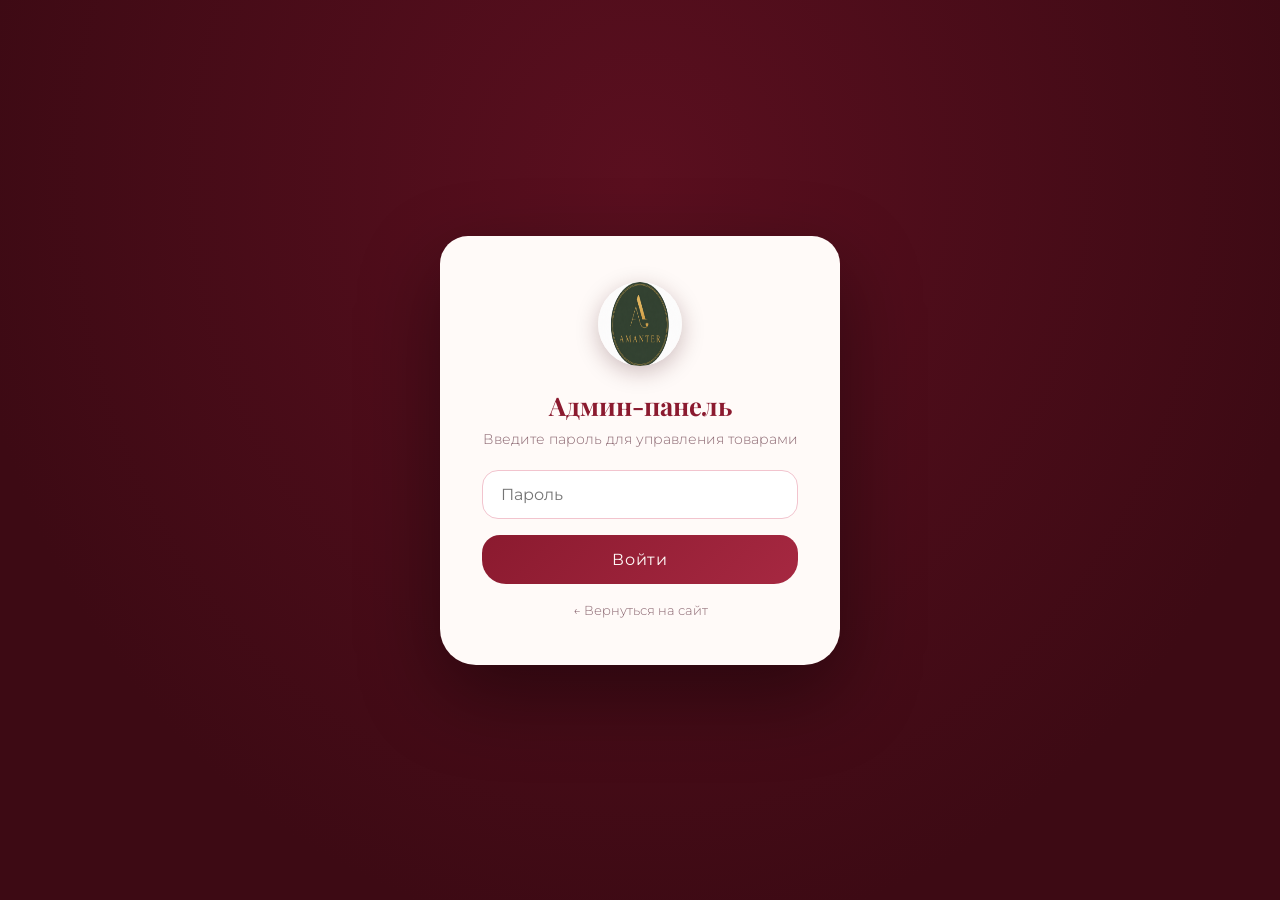
==== admin/index.html @ 4b8fec45 "fg" ====
<!DOCTYPE html>
<html lang="ru">
<head>
  <meta charset="UTF-8">
  <meta name="viewport" content="width=device-width, initial-scale=1.0">
  <title>AMANTER — Админ-панель</title>
  <meta name="robots" content="noindex, nofollow">
  <link rel="preconnect" href="https://fonts.googleapis.com">
  <link rel="preconnect" href="https://fonts.gstatic.com" crossorigin>
  <link href="https://fonts.googleapis.com/css2?family=Playfair+Display:ital,wght@0,500;0,600;1,400&family=Montserrat:wght@300;400;500&display=swap" rel="stylesheet">
  <link rel="icon" type="image/png" href="../assets/logo.png">
  <link rel="stylesheet" href="admin.css">
</head>
<body>

  <!-- ── Вход ── -->
  <div class="login" id="loginScreen">
    <form class="login__card" id="loginForm">
      <img src="../assets/logo.png" alt="AMANTER" class="login__logo">
      <h1>Админ-панель</h1>
      <p>Введите пароль для управления товарами</p>
      <input type="password" id="passwordInput" placeholder="Пароль" autocomplete="current-password" required>
      <p class="login__error" id="loginError" hidden>Неверный пароль. Попробуйте ещё раз.</p>
      <button type="submit">Войти</button>
      <a class="login__back" href="../index.html">← Вернуться на сайт</a>
    </form>
  </div>

  <!-- ── Панель ── -->
  <div class="panel" id="panel" hidden>
    <header class="panel__head">
      <div class="panel__brand">
        <img src="../assets/logo.png" alt="AMANTER">
        <div>
          <h1>AMANTER — товары</h1>
          <p>Изменения сохраняются в этом браузере и сразу видны на сайте</p>
        </div>
      </div>
      <div class="panel__actions">
        <a class="pbtn pbtn--ghost" href="../index.html" target="_blank">Открыть сайт</a>
        <button class="pbtn pbtn--ghost" id="resetBtn" type="button">Сбросить к исходным</button>
        <button class="pbtn pbtn--ghost" id="logoutBtn" type="button">Выйти</button>
      </div>
    </header>

    <nav class="panel__tabs">
      <button class="tab is-active" data-section="flowers" type="button">🌹 Цветы</button>
      <button class="tab" data-section="sweets" type="button">🧁 Сладости</button>
      <button class="tab" data-section="sets" type="button">🎁 Наборы</button>
      <button class="tab" data-section="gallery" type="button">📷 Галерея</button>
    </nav>

    <main class="panel__body">
      <div class="panel__toolbar">
        <button class="pbtn pbtn--primary" id="addBtn" type="button">+ Добавить товар</button>
        <span class="panel__saved" id="savedNote" hidden>✓ Сохранено</span>
      </div>
      <div class="plist" id="productList"></div>
      <input type="file" id="galleryFile" accept="image/*" hidden>
    </main>
  </div>

  <!-- ── Форма товара (модал) ── -->
  <div class="modal" id="modal" hidden>
    <form class="modal__card" id="productForm">
      <h2 id="modalTitle">Товар</h2>
      <label>Категория / метка
        <input type="text" id="fTag" placeholder="Например: Розы" required>
      </label>
      <label>Название
        <input type="text" id="fName" placeholder="«Парижский вечер»" required>
      </label>
      <label>Описание
        <textarea id="fDesc" rows="2" placeholder="51 бордовая роза в шёлковой упаковке" required></textarea>
      </label>
      <label>Цена, ₽
        <input type="number" id="fPrice" min="0" step="50" placeholder="7900" required>
      </label>
      <label>Фото
        <input type="file" id="fImgFile" accept="image/*">
      </label>
      <div class="modal__preview">
        <img id="fImgPreview" src="" alt="Предпросмотр" hidden>
      </div>
      <div class="modal__row">
        <button type="submit" class="pbtn pbtn--primary">Сохранить</button>
        <button type="button" class="pbtn pbtn--ghost" id="cancelBtn">Отмена</button>
      </div>
    </form>
  </div>

  <script src="../js/products.js"></script>
  <script src="admin.js"></script>
</body>
</html>
---- admin/admin.css ----
/* AMANTER — стили админ-панели */

:root {
  --bordeaux: #8B1A2F;
  --bordeaux-dark: #3D0A14;
  --pink: #F2C4CE;
  --pink-soft: #FADDE3;
  --cream: #F5E6C8;
  --white: #FFFAF8;
  --gold: #C9A84C;
  --gold-light: #E3CE96;
  --text: #4A2530;
  --text-light: #8A6670;
}

* { margin: 0; padding: 0; box-sizing: border-box; }

/* атрибут hidden должен побеждать display:flex у классов */
[hidden] { display: none !important; }

body {
  font-family: 'Montserrat', sans-serif;
  font-weight: 300;
  background: #FBF3F0;
  color: var(--text);
  min-height: 100vh;
}

h1, h2 { font-family: 'Playfair Display', serif; color: var(--bordeaux); }

/* ── Вход ── */

.login {
  min-height: 100vh;
  display: flex;
  align-items: center;
  justify-content: center;
  background: radial-gradient(ellipse at 50% 20%, #5A0F1F, var(--bordeaux-dark) 75%);
  padding: 20px;
}

.login__card {
  background: var(--white);
  border-radius: 28px 28px 36px 36px;
  padding: 46px 42px;
  width: min(100%, 400px);
  text-align: center;
  box-shadow: 0 30px 80px rgba(0, 0, 0, .4);
}

.login__logo {
  width: 84px;
  height: 84px;
  border-radius: 50%;
  margin-bottom: 18px;
  box-shadow: 0 6px 22px rgba(61, 10, 20, .25);
}

.login__card h1 { font-size: 1.6rem; margin-bottom: 8px; }
.login__card p { font-size: .88rem; color: var(--text-light); margin-bottom: 22px; }

.login__card input {
  width: 100%;
  padding: 14px 18px;
  border: 1.5px solid var(--pink);
  border-radius: 16px;
  font-family: inherit;
  font-size: 1rem;
  margin-bottom: 16px;
  outline: none;
  transition: border-color .25s ease;
}

.login__card input:focus { border-color: var(--gold); }

.login__error { color: #C0392B !important; font-size: .82rem !important; margin: -6px 0 12px !important; }

.login__card button {
  width: 100%;
  padding: 15px;
  border: none;
  border-radius: 18px 18px 24px 24px;
  background: linear-gradient(135deg, var(--bordeaux), #A62841);
  color: var(--white);
  font-family: inherit;
  font-size: 1rem;
  letter-spacing: .06em;
  cursor: pointer;
  transition: transform .2s ease, box-shadow .2s ease;
}

.login__card button:hover { transform: translateY(-2px); box-shadow: 0 12px 28px rgba(139, 26, 47, .35); }
.login__card button:active { transform: translateY(1px) scale(.97); }

.login__back {
  display: inline-block;
  margin-top: 18px;
  color: var(--text-light);
  font-size: .84rem;
  text-decoration: none;
}
.login__back:hover { color: var(--bordeaux); }

/* ── Панель ── */

.panel__head {
  background: var(--white);
  padding: 20px 30px;
  display: flex;
  align-items: center;
  justify-content: space-between;
  gap: 20px;
  flex-wrap: wrap;
  box-shadow: 0 4px 20px rgba(139, 26, 47, .08);
}

.panel__brand { display: flex; align-items: center; gap: 16px; }

.panel__brand img {
  width: 56px;
  height: 56px;
  border-radius: 50%;
  box-shadow: 0 4px 14px rgba(61, 10, 20, .2);
}

.panel__brand h1 { font-size: 1.35rem; }
.panel__brand p { font-size: .78rem; color: var(--text-light); }

.panel__actions { display: flex; gap: 10px; flex-wrap: wrap; }

.pbtn {
  display: inline-block;
  padding: 11px 22px;
  border-radius: 16px 16px 22px 22px;
  font-family: inherit;
  font-size: .86rem;
  letter-spacing: .04em;
  cursor: pointer;
  text-decoration: none;
  border: none;
  transition: transform .2s ease, box-shadow .2s ease, background .2s ease;
}

.pbtn:active { transform: scale(.96); }

.pbtn--primary {
  background: linear-gradient(135deg, var(--bordeaux), #A62841);
  color: var(--white);
  box-shadow: 0 8px 20px rgba(139, 26, 47, .3);
}
.pbtn--primary:hover { transform: translateY(-2px); }

.pbtn--ghost {
  background: var(--white);
  color: var(--bordeaux);
  border: 1.5px solid var(--pink);
}
.pbtn--ghost:hover { border-color: var(--gold); }

.pbtn--danger {
  background: #FDECEA;
  color: #C0392B;
  border: 1.5px solid #F3C1BB;
}
.pbtn--danger:hover { background: #C0392B; color: #fff; }

.panel__tabs {
  display: flex;
  gap: 10px;
  padding: 22px 30px 0;
  max-width: 1100px;
  margin: 0 auto;
}

.tab {
  padding: 12px 26px;
  border: none;
  border-radius: 18px 18px 0 0;
  background: rgba(242, 196, 206, .4);
  color: var(--text);
  font-family: inherit;
  font-size: .92rem;
  cursor: pointer;
  transition: background .25s ease;
}

.tab:hover { background: var(--pink); }
.tab.is-active { background: var(--white); color: var(--bordeaux); font-weight: 500; box-shadow: 0 -4px 14px rgba(139, 26, 47, .07); }

.panel__body {
  max-width: 1100px;
  margin: 0 auto;
  background: var(--white);
  border-radius: 0 22px 22px 22px;
  padding: 26px 30px 40px;
  box-shadow: 0 10px 40px rgba(139, 26, 47, .07);
  margin-bottom: 50px;
}

.panel__toolbar {
  display: flex;
  align-items: center;
  gap: 18px;
  margin-bottom: 24px;
}

.panel__saved { color: #2E7D32; font-size: .88rem; }

/* ── Список товаров ── */

.plist { display: flex; flex-direction: column; gap: 16px; }

.pitem {
  display: grid;
  grid-template-columns: 96px 1fr auto;
  gap: 20px;
  align-items: center;
  background: #FFFDF9;
  border: 1px solid rgba(201, 168, 76, .25);
  border-radius: 20px;
  padding: 14px 18px;
  transition: box-shadow .25s ease;
}

.pitem:hover { box-shadow: 0 10px 30px rgba(139, 26, 47, .1); }

.pitem__img {
  width: 96px;
  height: 76px;
  object-fit: cover;
  border-radius: 14px;
  background: var(--pink-soft);
}

.pitem__info h3 { font-family: 'Playfair Display', serif; font-size: 1.05rem; color: var(--bordeaux); }
.pitem__info .tagline { font-size: .74rem; color: var(--gold); letter-spacing: .08em; text-transform: uppercase; }
.pitem__info p { font-size: .82rem; color: var(--text-light); }
.pitem__info .price { font-weight: 500; color: var(--text); font-size: .95rem; margin-top: 3px; }

.pitem__btns { display: flex; flex-direction: column; gap: 8px; }

/* ── Галерея ── */

.ggrid {
  display: grid;
  grid-template-columns: repeat(auto-fill, minmax(170px, 1fr));
  gap: 16px;
}

.gcell {
  position: relative;
  aspect-ratio: 1;
  border-radius: 18px;
  overflow: hidden;
  box-shadow: 0 6px 20px rgba(139, 26, 47, .12);
}

.gcell img {
  width: 100%;
  height: 100%;
  object-fit: cover;
}

.gcell__del {
  position: absolute;
  top: 8px;
  right: 8px;
  width: 34px;
  height: 34px;
  border: none;
  border-radius: 50%;
  background: rgba(61, 10, 20, .65);
  color: #fff;
  font-size: .95rem;
  cursor: pointer;
  backdrop-filter: blur(4px);
  transition: background .25s ease, transform .2s ease;
}

.gcell__del:hover { background: #C0392B; transform: scale(1.08); }

/* ── Модал ── */

.modal {
  position: fixed;
  inset: 0;
  background: rgba(61, 10, 20, .55);
  backdrop-filter: blur(6px);
  display: flex;
  align-items: center;
  justify-content: center;
  padding: 20px;
  z-index: 50;
}

.modal__card {
  background: var(--white);
  border-radius: 24px;
  padding: 34px 32px;
  width: min(100%, 480px);
  max-height: 92vh;
  overflow-y: auto;
  box-shadow: 0 30px 90px rgba(0, 0, 0, .35);
}

.modal__card h2 { margin-bottom: 20px; font-size: 1.4rem; }

.modal__card label {
  display: block;
  font-size: .82rem;
  color: var(--text-light);
  margin-bottom: 14px;
}

.modal__card input,
.modal__card textarea {
  width: 100%;
  margin-top: 6px;
  padding: 12px 14px;
  border: 1.5px solid var(--pink);
  border-radius: 14px;
  font-family: inherit;
  font-size: .95rem;
  outline: none;
  transition: border-color .25s ease;
  resize: vertical;
}

.modal__card input:focus,
.modal__card textarea:focus { border-color: var(--gold); }

.modal__preview { margin-bottom: 16px; }

.modal__preview img {
  max-width: 100%;
  max-height: 180px;
  border-radius: 14px;
  box-shadow: 0 8px 24px rgba(139, 26, 47, .15);
}

.modal__row { display: flex; gap: 12px; }
.modal__row .pbtn { flex: 1; padding: 14px; }

@media (max-width: 640px) {
  .panel__head { padding: 16px 18px; }
  .panel__tabs { padding: 16px 14px 0; }
  .panel__body { padding: 20px 16px 30px; margin: 0 8px 30px; }
  .pitem { grid-template-columns: 72px 1fr; }
  .pitem__img { width: 72px; height: 58px; }
  .pitem__btns { grid-column: 1 / -1; flex-direction: row; }
}
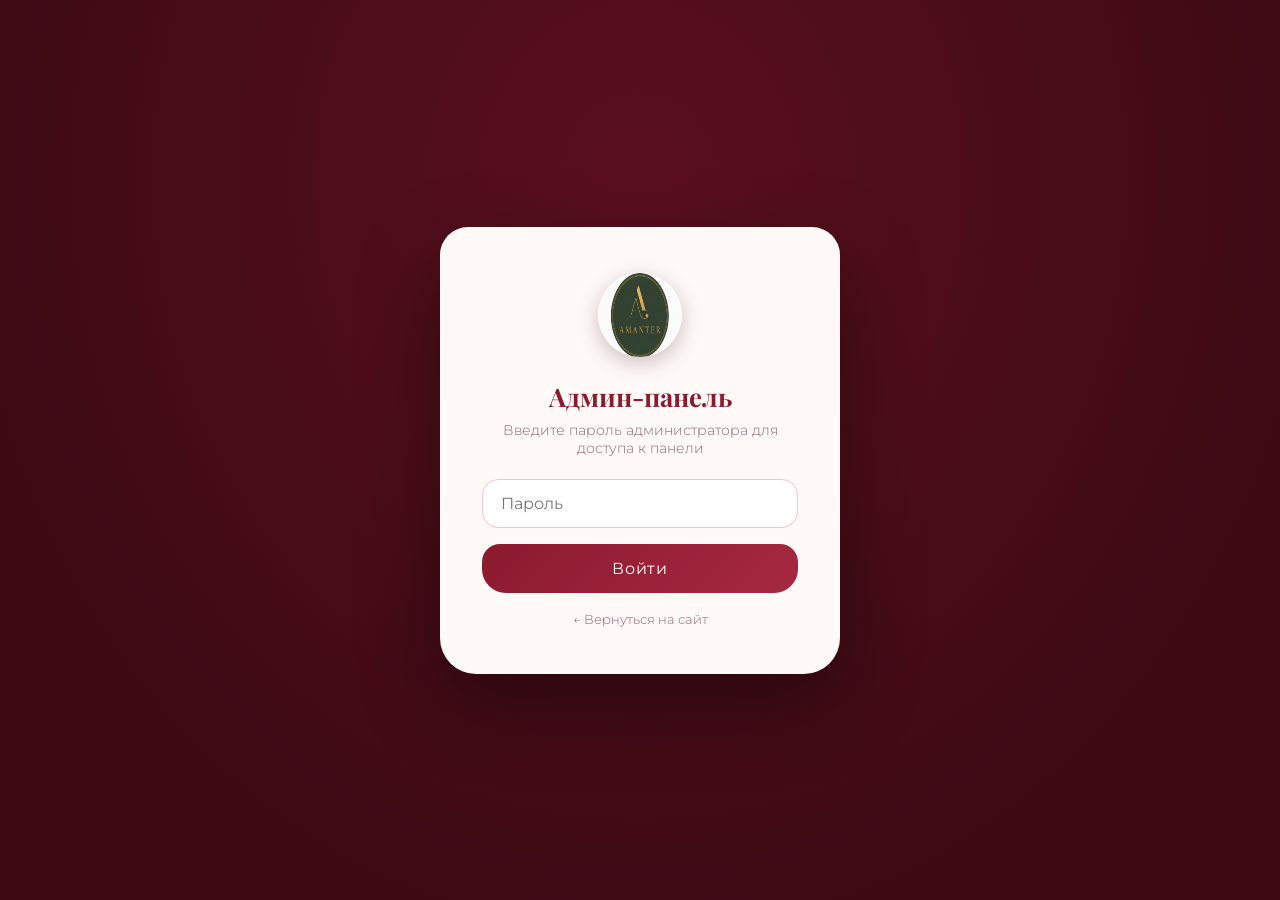
==== commit 7bbd82e7: "Add secure site analytics to admin" ====
--- a/admin/index.html
+++ b/admin/index.html
@@ -8,21 +8,21 @@
   <link rel="preconnect" href="https://fonts.googleapis.com">
   <link rel="preconnect" href="https://fonts.gstatic.com" crossorigin>
   <link href="https://fonts.googleapis.com/css2?family=Playfair+Display:ital,wght@0,500;0,600;1,400&family=Montserrat:wght@300;400;500&display=swap" rel="stylesheet">
-  <link rel="icon" type="image/png" href="../assets/logo.png">
-  <link rel="stylesheet" href="admin.css">
+  <link rel="icon" type="image/png" href="/assets/logo.png">
+  <link rel="stylesheet" href="/admin/admin.css?v=2">
 </head>
 <body>
 
   <!-- ── Вход ── -->
   <div class="login" id="loginScreen">
     <form class="login__card" id="loginForm">
-      <img src="../assets/logo.png" alt="AMANTER" class="login__logo">
+      <img src="/assets/logo.png" alt="AMANTER" class="login__logo">
       <h1>Админ-панель</h1>
-      <p>Введите пароль для управления товарами</p>
+      <p>Введите пароль администратора для доступа к панели</p>
       <input type="password" id="passwordInput" placeholder="Пароль" autocomplete="current-password" required>
-      <p class="login__error" id="loginError" hidden>Неверный пароль. Попробуйте ещё раз.</p>
+      <p class="login__error" id="loginError" hidden aria-live="polite">Неверный пароль. Попробуйте ещё раз.</p>
       <button type="submit">Войти</button>
-      <a class="login__back" href="../index.html">← Вернуться на сайт</a>
+      <a class="login__back" href="/">← Вернуться на сайт</a>
     </form>
   </div>
 
@@ -30,14 +30,14 @@
   <div class="panel" id="panel" hidden>
     <header class="panel__head">
       <div class="panel__brand">
-        <img src="../assets/logo.png" alt="AMANTER">
+        <img src="/assets/logo.png" alt="AMANTER">
         <div>
           <h1>AMANTER — товары</h1>
           <p>Изменения сохраняются в этом браузере и сразу видны на сайте</p>
         </div>
       </div>
       <div class="panel__actions">
-        <a class="pbtn pbtn--ghost" href="../index.html" target="_blank">Открыть сайт</a>
+        <a class="pbtn pbtn--ghost" href="/" target="_blank">Открыть сайт</a>
         <button class="pbtn pbtn--ghost" id="resetBtn" type="button">Сбросить к исходным</button>
         <button class="pbtn pbtn--ghost" id="logoutBtn" type="button">Выйти</button>
       </div>
@@ -48,6 +48,7 @@
       <button class="tab" data-section="sweets" type="button">🧁 Сладости</button>
       <button class="tab" data-section="sets" type="button">🎁 Наборы</button>
       <button class="tab" data-section="gallery" type="button">📷 Галерея</button>
+      <button class="tab" data-section="stats" type="button">Статистика</button>
     </nav>
 
     <main class="panel__body">
@@ -56,6 +57,48 @@
         <span class="panel__saved" id="savedNote" hidden>✓ Сохранено</span>
       </div>
       <div class="plist" id="productList"></div>
+      <section class="stats" id="statsView" hidden aria-labelledby="statsTitle">
+        <div class="stats__head">
+          <div>
+            <h2 id="statsTitle">Статистика сайта</h2>
+            <p id="statsStatus" aria-live="polite">Выберите период и обновите данные.</p>
+          </div>
+          <div class="stats__controls">
+            <label for="statsRange">Период</label>
+            <select id="statsRange">
+              <option value="1">24 часа</option>
+              <option value="7" selected>7 дней</option>
+              <option value="30">30 дней</option>
+              <option value="90">90 дней</option>
+            </select>
+            <button class="pbtn pbtn--primary" id="statsRefresh" type="button">Обновить</button>
+            <button class="pbtn pbtn--ghost" id="statsExport" type="button">Скачать CSV</button>
+          </div>
+        </div>
+        <div class="stats__kpis" id="statsKpis"></div>
+        <div class="stats__columns">
+          <section class="stats__card stats__card--wide">
+            <h3>Посещения и действия по дням выбранного периода</h3>
+            <div class="stats__timeline" id="statsTimeline"></div>
+          </section>
+          <section class="stats__card"><h3>Популярные страницы</h3><div id="statsPages"></div></section>
+          <section class="stats__card"><h3>Переходы и клики</h3><div id="statsActions"></div></section>
+          <section class="stats__card"><h3>Куда переходят</h3><div id="statsDestinations"></div></section>
+          <section class="stats__card"><h3>Источники сеансов</h3><div id="statsSources"></div></section>
+          <section class="stats__card"><h3>Устройства</h3><div id="statsDevices"></div></section>
+          <section class="stats__card"><h3>Открытые разделы</h3><div id="statsSections"></div></section>
+          <section class="stats__card stats__card--wide">
+            <h3>Последние события</h3>
+            <div class="stats__table-wrap">
+              <table class="stats__table">
+                <thead><tr><th>Время</th><th>Событие</th><th>Элемент</th><th>Страница</th></tr></thead>
+                <tbody id="statsRecent"></tbody>
+              </table>
+            </div>
+          </section>
+        </div>
+        <p class="stats__footnote" id="statsFootnote">События аналитики не содержат IP-адресов и рекламных идентификаторов; временные HMAC-ключи используются только для ограничения запросов. Хранение — до 90 дней и не более 20&nbsp;000 последних событий.</p>
+      </section>
       <input type="file" id="galleryFile" accept="image/*" hidden>
     </main>
   </div>
@@ -89,7 +132,7 @@
     </form>
   </div>
 
-  <script src="../js/products.js"></script>
-  <script src="admin.js"></script>
+  <script src="/js/products.js"></script>
+  <script src="/admin/admin.js?v=2"></script>
 </body>
 </html>
--- a/admin/admin.css
+++ b/admin/admin.css
@@ -341,11 +341,178 @@
 .modal__row { display: flex; gap: 12px; }
 .modal__row .pbtn { flex: 1; padding: 14px; }
 
+/* ── Статистика ── */
+
+.stats__head {
+  display: flex;
+  align-items: flex-end;
+  justify-content: space-between;
+  gap: 18px;
+  margin-bottom: 22px;
+}
+.stats__head h2 { font-size: 1.55rem; margin-bottom: 4px; }
+.stats__head p, .stats__footnote { color: var(--text-light); font-size: .8rem; line-height: 1.55; }
+.stats__controls { display: flex; align-items: center; gap: 9px; flex-wrap: wrap; }
+.stats__controls label { color: var(--text-light); font-size: .8rem; }
+.stats__controls select {
+  border: 1.5px solid var(--pink);
+  border-radius: 12px;
+  background: var(--white);
+  color: var(--text);
+  padding: 10px 12px;
+  font: inherit;
+}
+.stats__controls .pbtn { padding: 10px 14px; font-size: .78rem; }
+.stats__kpis {
+  display: grid;
+  grid-template-columns: repeat(3, minmax(0, 1fr));
+  gap: 12px;
+  margin-bottom: 18px;
+}
+.stats__kpi {
+  background: linear-gradient(145deg, #FFFDF9, #FBF3F0);
+  border: 1px solid rgba(201, 168, 76, .25);
+  border-radius: 18px;
+  padding: 17px 18px;
+  min-width: 0;
+}
+.stats__kpi span, .stats__kpi small { display: block; color: var(--text-light); }
+.stats__kpi span { font-size: .78rem; }
+.stats__kpi strong { display: block; color: var(--bordeaux); font-family: 'Playfair Display', serif; font-size: 1.75rem; margin: 5px 0 2px; }
+.stats__kpi small { font-size: .68rem; line-height: 1.4; }
+.stats__columns { display: grid; grid-template-columns: repeat(2, minmax(0, 1fr)); gap: 14px; }
+.stats__card {
+  min-width: 0;
+  background: #FFFDF9;
+  border: 1px solid rgba(201, 168, 76, .22);
+  border-radius: 18px;
+  padding: 18px;
+}
+.stats__card--wide { grid-column: 1 / -1; }
+.stats__card h3 { color: var(--bordeaux); font-family: 'Playfair Display', serif; font-size: 1.05rem; margin-bottom: 14px; }
+.stats__timeline { display: flex; flex-direction: column; gap: 8px; }
+.stats__day { display: grid; grid-template-columns: 48px minmax(40px, 1fr) 100px; align-items: center; gap: 10px; font-size: .72rem; }
+.stats__day time { color: var(--text-light); }
+.stats__day > span { color: var(--text-light); text-align: right; font-variant-numeric: tabular-nums; }
+.stats__bars { display: flex; flex-direction: column; gap: 3px; }
+.stats__bar { display: block; height: 5px; min-width: 2px; border-radius: 999px; }
+.stats__bar--views { background: var(--bordeaux); }
+.stats__bar--clicks { background: var(--gold); }
+.stats__rank { list-style: none; display: flex; flex-direction: column; gap: 8px; }
+.stats__rank li { display: flex; align-items: flex-start; justify-content: space-between; gap: 12px; font-size: .78rem; line-height: 1.4; }
+.stats__rank li span { overflow-wrap: anywhere; }
+.stats__rank li strong { color: var(--bordeaux); white-space: nowrap; font-variant-numeric: tabular-nums; }
+.stats__empty { color: var(--text-light); font-size: .78rem; padding: 5px 0; }
+.stats__table-wrap { overflow-x: auto; }
+.stats__table { width: 100%; border-collapse: collapse; font-size: .76rem; text-align: left; }
+.stats__table th { color: var(--text-light); font-weight: 500; padding: 9px 10px; border-bottom: 1px solid var(--pink-soft); white-space: nowrap; }
+.stats__table td { padding: 9px 10px; border-bottom: 1px solid rgba(242, 196, 206, .45); vertical-align: top; }
+.stats__table td:nth-child(3) { overflow-wrap: anywhere; }
+.stats__footnote { margin-top: 14px; }
+
+/* ── Мобильная адаптация ── */
+
+@media (max-width: 768px) {
+  .panel__tabs {
+    padding: 18px 14px 0;
+    overflow-x: auto;
+    -webkit-overflow-scrolling: touch;
+    scrollbar-width: none;
+  }
+  .panel__tabs::-webkit-scrollbar { display: none; }
+  .tab { padding: 11px 18px; font-size: .86rem; white-space: nowrap; flex-shrink: 0; }
+}
+
 @media (max-width: 640px) {
-  .panel__head { padding: 16px 18px; }
-  .panel__tabs { padding: 16px 14px 0; }
-  .panel__body { padding: 20px 16px 30px; margin: 0 8px 30px; }
-  .pitem { grid-template-columns: 72px 1fr; }
-  .pitem__img { width: 72px; height: 58px; }
-  .pitem__btns { grid-column: 1 / -1; flex-direction: row; }
-}
+  .login__card { padding: 34px 24px; border-radius: 24px 24px 30px 30px; }
+  .login__logo { width: 68px; height: 68px; }
+  .login__card h1 { font-size: 1.4rem; }
+  /* 16px, чтобы iOS не зумил при фокусе */
+  .login__card input { font-size: 16px; }
+
+  .panel__head {
+    padding: 14px 16px;
+    flex-direction: column;
+    align-items: stretch;
+    gap: 14px;
+  }
+  .panel__brand { gap: 12px; }
+  .panel__brand img { width: 44px; height: 44px; }
+  .panel__brand h1 { font-size: 1.1rem; }
+  .panel__brand p { font-size: .72rem; }
+
+  .panel__actions { gap: 8px; flex-wrap: nowrap; }
+  .panel__actions .pbtn {
+    flex: 1 1 0;
+    min-width: 0;
+    text-align: center;
+    padding: 11px 6px;
+    font-size: .78rem;
+    white-space: nowrap;
+    overflow: hidden;
+    text-overflow: ellipsis;
+  }
+
+  .panel__body {
+    padding: 18px 14px 28px;
+    margin: 0 8px 30px;
+    border-radius: 0 18px 18px 18px;
+  }
+
+  .panel__toolbar { flex-wrap: wrap; gap: 12px; margin-bottom: 18px; }
+  .panel__toolbar .pbtn--primary { width: 100%; text-align: center; padding: 14px; }
+
+  .pitem {
+    grid-template-columns: 72px 1fr;
+    gap: 12px;
+    padding: 12px 14px;
+  }
+  .pitem__img { width: 72px; height: 58px; border-radius: 10px; }
+  .pitem__info h3 { font-size: .98rem; }
+  .pitem__info p { font-size: .78rem; }
+  .pitem__btns {
+    grid-column: 1 / -1;
+    flex-direction: row;
+    gap: 8px;
+  }
+  .pitem__btns .pbtn { flex: 1; text-align: center; padding: 11px 10px; font-size: .82rem; }
+
+  .ggrid { grid-template-columns: repeat(2, 1fr); gap: 10px; }
+  .gcell { border-radius: 14px; }
+  .gcell__del { width: 38px; height: 38px; }
+
+  /* модал как нижняя шторка */
+  .modal { padding: 0; align-items: flex-end; }
+  .modal__card {
+    width: 100%;
+    max-height: 90dvh;
+    border-radius: 24px 24px 0 0;
+    padding: 26px 20px calc(22px + env(safe-area-inset-bottom));
+  }
+  .modal__card h2 { font-size: 1.25rem; margin-bottom: 16px; }
+  /* 16px, чтобы iOS не зумил при фокусе */
+  .modal__card input,
+  .modal__card textarea { font-size: 16px; padding: 13px 14px; }
+  .modal__row { position: sticky; bottom: 0; background: var(--white); padding-top: 8px; }
+  .modal__row .pbtn { padding: 15px; }
+}
+
+@media (max-width: 340px) {
+  .ggrid { grid-template-columns: 1fr; }
+}
+
+@media (max-width: 640px) {
+  .stats__head { align-items: stretch; flex-direction: column; }
+  .stats__controls { display: grid; grid-template-columns: auto 1fr 1fr; }
+  .stats__controls label { grid-column: 1; }
+  .stats__controls select { grid-column: 2 / -1; }
+  .stats__controls .pbtn { text-align: center; padding: 11px 8px; }
+  .stats__kpis { grid-template-columns: repeat(2, minmax(0, 1fr)); gap: 8px; }
+  .stats__kpi { padding: 13px 12px; border-radius: 14px; }
+  .stats__kpi strong { font-size: 1.5rem; }
+  .stats__columns { grid-template-columns: 1fr; gap: 10px; }
+  .stats__card--wide { grid-column: auto; }
+  .stats__card { padding: 15px 12px; }
+  .stats__day { grid-template-columns: 40px minmax(30px, 1fr) 84px; gap: 7px; font-size: .66rem; }
+  .stats__table { min-width: 520px; }
+}
